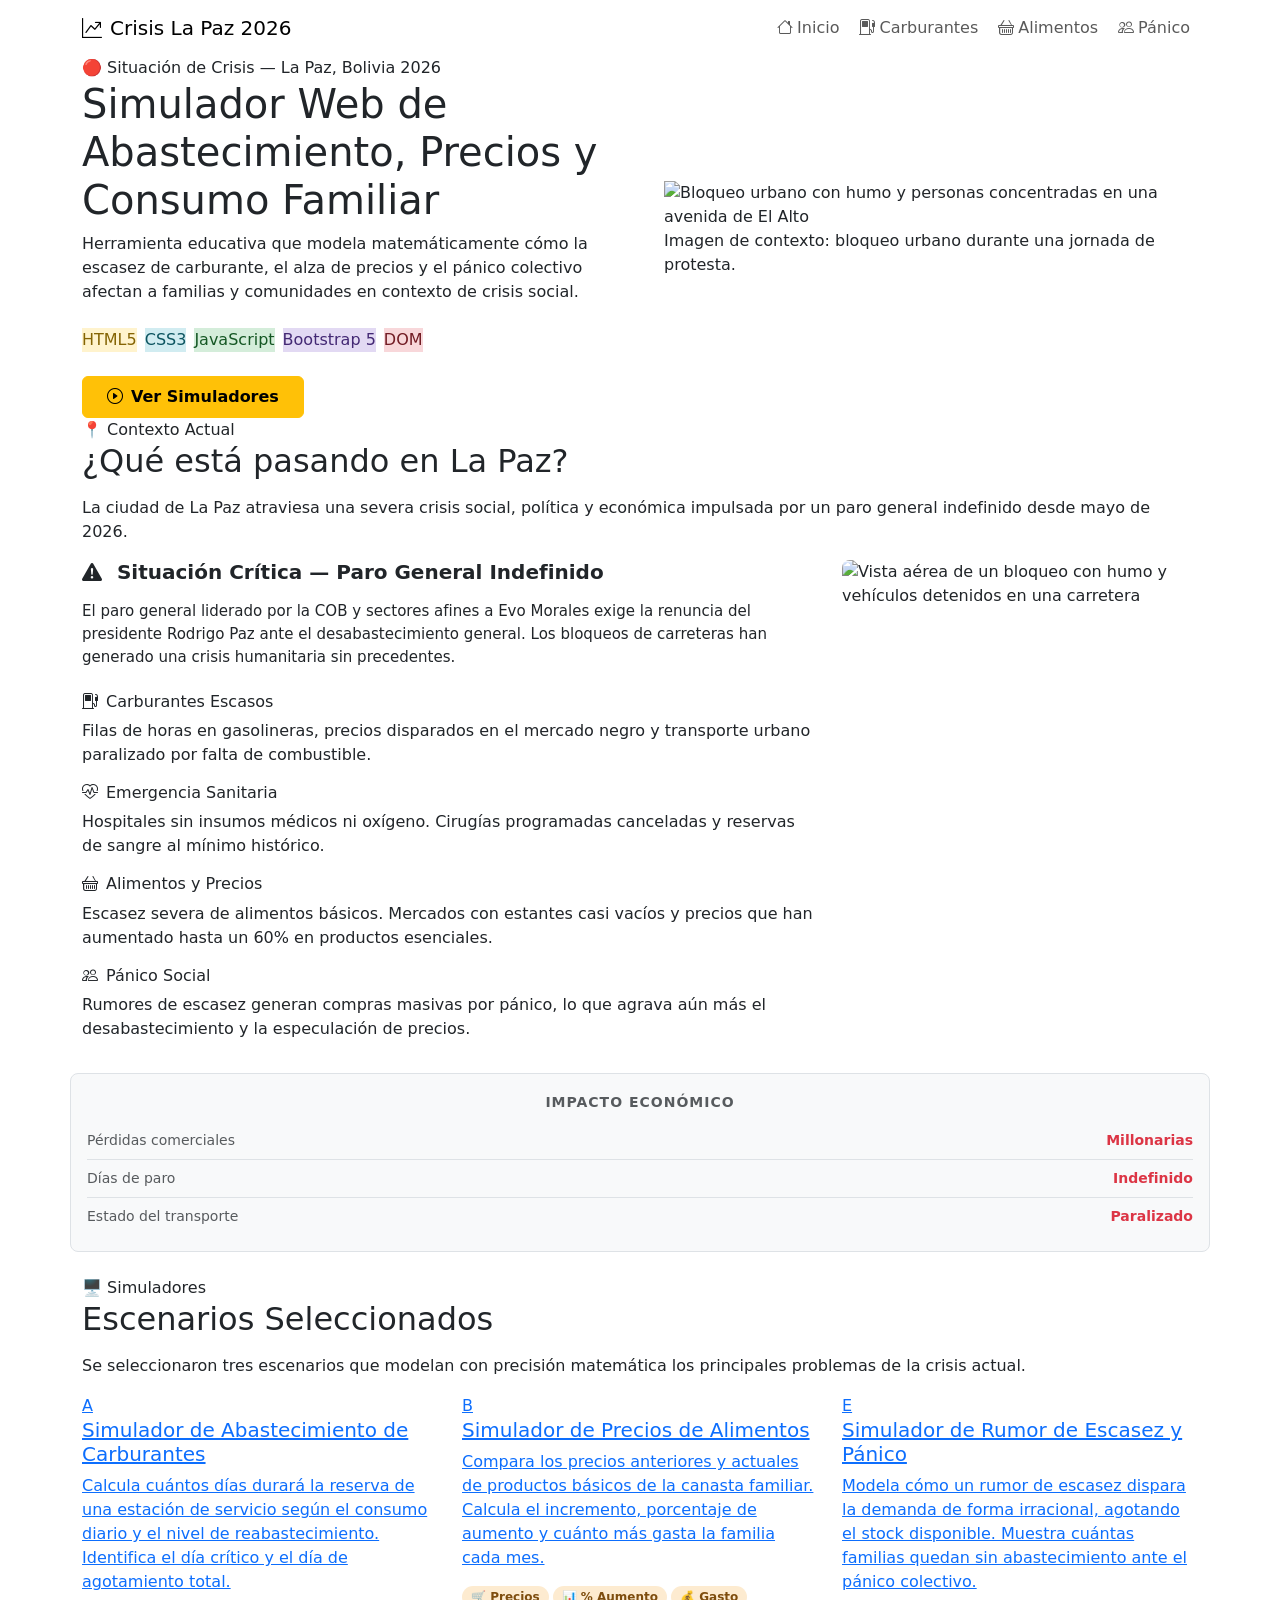
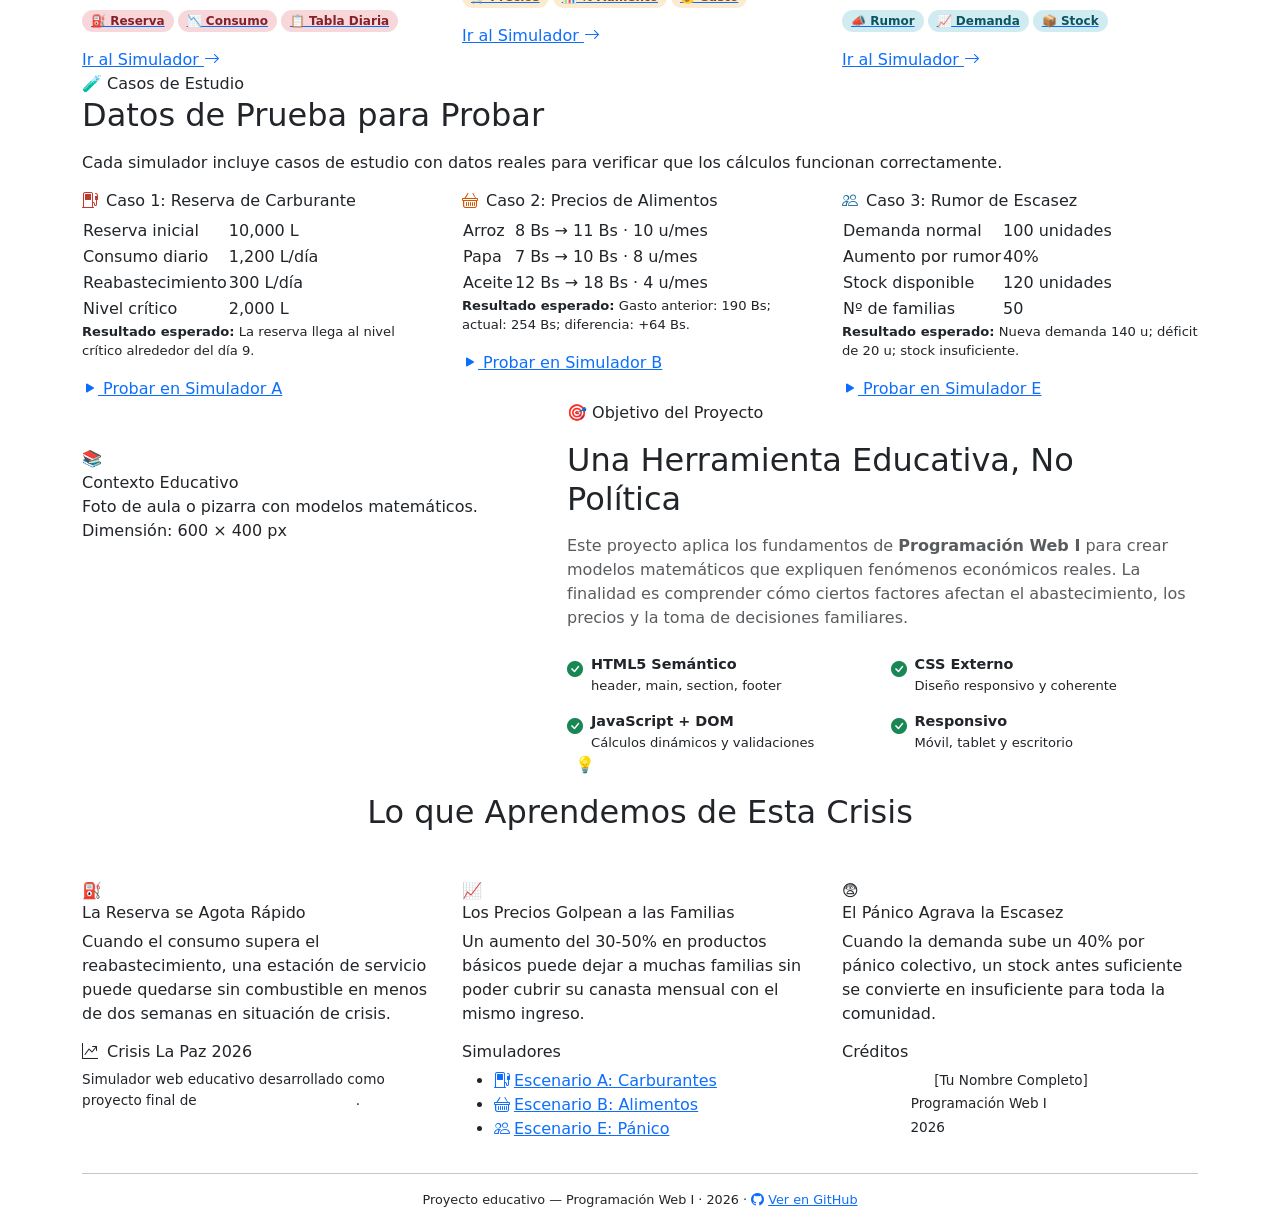
==== index.html @ 5c9698a2 "Add files via upload" ====
<!DOCTYPE html>
<html lang="es">
<head>
  <meta charset="UTF-8" />
  <meta name="viewport" content="width=device-width, initial-scale=1.0" />
  <title>Simulador de Crisis La Paz 2026 | Programación Web I</title>
  <meta name="description" content="Página web interactiva para simular problemas reales de abastecimiento, precios y pánico en el contexto de la crisis de La Paz 2026." />

  <!-- Google Fonts -->
  <link href="https://fonts.googleapis.com/css2?family=Playfair+Display:wght@400;600;700&family=Source+Sans+3:ital,wght@0,300;0,400;0,600;0,700;1,400&display=swap" rel="stylesheet" />
  <!-- Bootstrap 5.3 -->
  <link href="https://cdn.jsdelivr.net/npm/bootstrap@5.3.3/dist/css/bootstrap.min.css" rel="stylesheet" />
  <!-- Bootstrap Icons -->
  <link href="https://cdn.jsdelivr.net/npm/bootstrap-icons@1.11.3/font/bootstrap-icons.min.css" rel="stylesheet" />
  <!-- CSS personalizado -->
  <link rel="stylesheet" href="styles/estilos.css" />
</head>
<body>

  <!-- ===== BARRA DE BANDERA BOLIVIANA ===== -->
  <div class="flag-stripe"></div>

  <!-- ===== NAVEGACIÓN PRINCIPAL ===== -->
  <header>
    <nav class="navbar navbar-expand-lg navbar-crisis">
      <div class="container">
        <a class="navbar-brand" href="index.html">
          <i class="bi bi-graph-up-arrow me-2"></i>Crisis <span>La Paz</span> 2026
        </a>
        <button class="navbar-toggler" type="button"
          data-bs-toggle="collapse" data-bs-target="#navPrincipal"
          aria-controls="navPrincipal" aria-expanded="false" aria-label="Menú">
          <span class="navbar-toggler-icon"></span>
        </button>
        <div class="collapse navbar-collapse" id="navPrincipal">
          <ul class="navbar-nav ms-auto gap-1">
            <li class="nav-item">
              <a class="nav-link activo" href="index.html">
                <i class="bi bi-house me-1"></i>Inicio
              </a>
            </li>
            <li class="nav-item">
              <a class="nav-link" href="carburantes.html">
                <i class="bi bi-fuel-pump me-1"></i>Carburantes
              </a>
            </li>
            <li class="nav-item">
              <a class="nav-link" href="alimentos.html">
                <i class="bi bi-basket me-1"></i>Alimentos
              </a>
            </li>
            <li class="nav-item">
              <a class="nav-link" href="panico.html">
                <i class="bi bi-people me-1"></i>Pánico
              </a>
            </li>
          </ul>
        </div>
      </div>
    </nav>
  </header>

  <main>

    <!-- ===== HERO SECTION ===== -->
    <section id="inicio" class="hero-section">
      <div class="container">
        <div class="row align-items-center g-5">
          <div class="col-lg-6" data-bs-order="1">
            <div class="badge-alerta">🔴 Situación de Crisis — La Paz, Bolivia 2026</div>
            <h1 class="hero-title">
              Simulador Web de Abastecimiento, Precios y Consumo Familiar
            </h1>
            <p class="hero-subtitle mb-4">
              Herramienta educativa que modela matemáticamente cómo la escasez de carburante,
              el alza de precios y el pánico colectivo afectan a familias y comunidades en
              contexto de crisis social.
            </p>
            <div class="d-flex flex-wrap gap-2 mb-4">
              <span class="chip-tecnologia" style="background:#fff3cd; border-color:#ffc107; color:#856404;">HTML5</span>
              <span class="chip-tecnologia" style="background:#d1ecf1; border-color:#17a2b8; color:#0c5460;">CSS3</span>
              <span class="chip-tecnologia" style="background:#d4edda; border-color:#28a745; color:#155724;">JavaScript</span>
              <span class="chip-tecnologia" style="background:#e2d9f3; border-color:#6f42c1; color:#432874;">Bootstrap 5</span>
              <span class="chip-tecnologia" style="background:#f8d7da; border-color:#dc3545; color:#721c24;">DOM</span>
            </div>
            <a href="#simuladores" class="btn btn-warning fw-bold px-4 py-2">
              <i class="bi bi-play-circle me-2"></i>Ver Simuladores
            </a>
          </div>
          <div class="col-lg-6" data-bs-order="2">
            <figure class="imagen-destacada">
              <img src="img/bloqueo1.jpg" alt="Bloqueo urbano con humo y personas concentradas en una avenida de El Alto" />
              <figcaption>
                Imagen de contexto: bloqueo urbano durante una jornada de protesta.
              </figcaption>
            </figure>
          </div>
        </div>
      </div>
    </section>

    <!-- ===== CONTEXTO DE CRISIS ===== -->
    <section id="contexto" class="seccion-py bg-blanco">
      <div class="container">
        <div class="encabezado-seccion">
          <span class="etiqueta-seccion">📍 Contexto Actual</span>
          <h2>¿Qué está pasando en La Paz?</h2>
          <div class="divider peligro"></div>
          <p class="mt-3">
            La ciudad de La Paz atraviesa una severa crisis social, política y económica
            impulsada por un paro general indefinido desde mayo de 2026.
          </p>
        </div>

        <div class="row g-4 mb-4">
          <div class="col-lg-8">
            <div class="bloque-crisis mb-4">
              <h5 class="fw-bold mb-3">
                <i class="bi bi-exclamation-triangle-fill me-2"></i>
                Situación Crítica — Paro General Indefinido
              </h5>
              <p style="font-size:0.94rem;">
                El paro general liderado por la COB y sectores afines a Evo Morales exige
                la renuncia del presidente Rodrigo Paz ante el desabastecimiento general.
                Los bloqueos de carreteras han generado una crisis humanitaria sin precedentes.
              </p>
            </div>

            <div class="punto-crisis">
              <h6><i class="bi bi-fuel-pump me-2"></i>Carburantes Escasos</h6>
              <p>Filas de horas en gasolineras, precios disparados en el mercado negro y transporte urbano paralizado por falta de combustible.</p>
            </div>

            <div class="punto-crisis">
              <h6><i class="bi bi-heart-pulse me-2"></i>Emergencia Sanitaria</h6>
              <p>Hospitales sin insumos médicos ni oxígeno. Cirugías programadas canceladas y reservas de sangre al mínimo histórico.</p>
            </div>

            <div class="punto-crisis">
              <h6><i class="bi bi-basket me-2"></i>Alimentos y Precios</h6>
              <p>Escasez severa de alimentos básicos. Mercados con estantes casi vacíos y precios que han aumentado hasta un 60% en productos esenciales.</p>
            </div>

            <div class="punto-crisis">
              <h6><i class="bi bi-people me-2"></i>Pánico Social</h6>
              <p>Rumores de escasez generan compras masivas por pánico, lo que agrava aún más el desabastecimiento y la especulación de precios.</p>
            </div>
          </div>

          <div class="col-lg-4">
           <img src="img/bloqueo2.jpg" alt="Vista aérea de un bloqueo con humo y vehículos detenidos en una carretera" class="img-fluid rounded-3 mb-4" />
            </div>

            <div class="mt-3 p-3 bg-light border rounded-3">
              <div class="text-center mb-2">
                <small class="text-muted fw-bold text-uppercase" style="letter-spacing:1px;">Impacto Económico</small>
              </div>
              <div class="d-flex justify-content-between border-bottom py-2">
                <small class="text-muted">Pérdidas comerciales</small>
                <small class="fw-bold text-danger">Millonarias</small>
              </div>
              <div class="d-flex justify-content-between border-bottom py-2">
                <small class="text-muted">Días de paro</small>
                <small class="fw-bold text-danger">Indefinido</small>
              </div>
              <div class="d-flex justify-content-between py-2">
                <small class="text-muted">Estado del transporte</small>
                <small class="fw-bold text-danger">Paralizado</small>
              </div>
            </div>
          </div>
        </div>
      </div>
    </section>

    <!-- ===== SIMULADORES ===== -->
    <section id="simuladores" class="seccion-py bg-claro">
      <div class="container">
        <div class="encabezado-seccion">
          <span class="etiqueta-seccion">🖥️ Simuladores</span>
          <h2>Escenarios Seleccionados</h2>
          <div class="divider primario"></div>
          <p class="mt-3">
            Se seleccionaron tres escenarios que modelan con precisión matemática
            los principales problemas de la crisis actual.
          </p>
        </div>

        <div class="row g-4">
          <!-- Escenario A -->
          <div class="col-md-4">
            <a href="carburantes.html" class="card-escenario">
              <div class="cabecera-card fuel">
                <div class="letra-escenario">A</div>
                <h5>Simulador de Abastecimiento de Carburantes</h5>
              </div>
              <div class="cuerpo-card">
                <p>
                  Calcula cuántos días durará la reserva de una estación de servicio según
                  el consumo diario y el nivel de reabastecimiento. Identifica el día crítico
                  y el día de agotamiento total.
                </p>
                <div class="d-flex flex-wrap gap-1 mb-3">
                  <span style="font-size:0.75rem; background:#f8d7da; color:#842029; padding:2px 9px; border-radius:20px; font-weight:600;">⛽ Reserva</span>
                  <span style="font-size:0.75rem; background:#f8d7da; color:#842029; padding:2px 9px; border-radius:20px; font-weight:600;">📉 Consumo</span>
                  <span style="font-size:0.75rem; background:#f8d7da; color:#842029; padding:2px 9px; border-radius:20px; font-weight:600;">📋 Tabla Diaria</span>
                </div>
                <div class="btn-ver">Ir al Simulador <i class="bi bi-arrow-right"></i></div>
              </div>
            </a>
          </div>

          <!-- Escenario B -->
          <div class="col-md-4">
            <a href="alimentos.html" class="card-escenario">
              <div class="cabecera-card food">
                <div class="letra-escenario">B</div>
                <h5>Simulador de Precios de Alimentos</h5>
              </div>
              <div class="cuerpo-card">
                <p>
                  Compara los precios anteriores y actuales de productos básicos de la canasta
                  familiar. Calcula el incremento, porcentaje de aumento y cuánto más gasta
                  la familia cada mes.
                </p>
                <div class="d-flex flex-wrap gap-1 mb-3">
                  <span style="font-size:0.75rem; background:#fdebd0; color:#7e4d0e; padding:2px 9px; border-radius:20px; font-weight:600;">🛒 Precios</span>
                  <span style="font-size:0.75rem; background:#fdebd0; color:#7e4d0e; padding:2px 9px; border-radius:20px; font-weight:600;">📊 % Aumento</span>
                  <span style="font-size:0.75rem; background:#fdebd0; color:#7e4d0e; padding:2px 9px; border-radius:20px; font-weight:600;">💰 Gasto</span>
                </div>
                <div class="btn-ver">Ir al Simulador <i class="bi bi-arrow-right"></i></div>
              </div>
            </a>
          </div>

          <!-- Escenario E -->
          <div class="col-md-4">
            <a href="panico.html" class="card-escenario">
              <div class="cabecera-card panico">
                <div class="letra-escenario">E</div>
                <h5>Simulador de Rumor de Escasez y Pánico</h5>
              </div>
              <div class="cuerpo-card">
                <p>
                  Modela cómo un rumor de escasez dispara la demanda de forma irracional,
                  agotando el stock disponible. Muestra cuántas familias quedan sin
                  abastecimiento ante el pánico colectivo.
                </p>
                <div class="d-flex flex-wrap gap-1 mb-3">
                  <span style="font-size:0.75rem; background:#d1ecf1; color:#0c5460; padding:2px 9px; border-radius:20px; font-weight:600;">📣 Rumor</span>
                  <span style="font-size:0.75rem; background:#d1ecf1; color:#0c5460; padding:2px 9px; border-radius:20px; font-weight:600;">📈 Demanda</span>
                  <span style="font-size:0.75rem; background:#d1ecf1; color:#0c5460; padding:2px 9px; border-radius:20px; font-weight:600;">📦 Stock</span>
                </div>
                <div class="btn-ver">Ir al Simulador <i class="bi bi-arrow-right"></i></div>
              </div>
            </a>
          </div>
        </div>
      </div>
    </section>

    <!-- ===== CASOS DE ESTUDIO (RESUMEN) ===== -->
    <section id="casos-estudio" class="seccion-py bg-blanco">
      <div class="container">
        <div class="encabezado-seccion">
          <span class="etiqueta-seccion">🧪 Casos de Estudio</span>
          <h2>Datos de Prueba para Probar</h2>
          <div class="divider advertencia"></div>
          <p class="mt-3">
            Cada simulador incluye casos de estudio con datos reales para verificar
            que los cálculos funcionan correctamente.
          </p>
        </div>

        <div class="row g-4">
          <!-- Caso 1 -->
          <div class="col-md-4">
            <div class="tarjeta-caso">
              <h6><i class="bi bi-fuel-pump me-2" style="color:#c0392b;"></i>Caso 1: Reserva de Carburante</h6>
              <table class="tabla-caso">
                <tr><td>Reserva inicial</td><td>10,000 L</td></tr>
                <tr><td>Consumo diario</td><td>1,200 L/día</td></tr>
                <tr><td>Reabastecimiento</td><td>300 L/día</td></tr>
                <tr><td>Nivel crítico</td><td>2,000 L</td></tr>
              </table>
              <p style="font-size:0.82rem; color:var(--color-muted);">
                <strong>Resultado esperado:</strong> La reserva llega al nivel crítico alrededor del día 9.
              </p>
              <a href="carburantes.html" class="btn-caso">
                <i class="bi bi-play-fill"></i> Probar en Simulador A
              </a>
            </div>
          </div>

          <!-- Caso 2 -->
          <div class="col-md-4">
            <div class="tarjeta-caso">
              <h6><i class="bi bi-basket me-2" style="color:#d35400;"></i>Caso 2: Precios de Alimentos</h6>
              <table class="tabla-caso">
                <tr><td>Arroz</td><td>8 Bs → 11 Bs · 10 u/mes</td></tr>
                <tr><td>Papa</td><td>7 Bs → 10 Bs · 8 u/mes</td></tr>
                <tr><td>Aceite</td><td>12 Bs → 18 Bs · 4 u/mes</td></tr>
              </table>
              <p style="font-size:0.82rem; color:var(--color-muted);">
                <strong>Resultado esperado:</strong> Gasto anterior: 190 Bs; actual: 254 Bs; diferencia: +64 Bs.
              </p>
              <a href="alimentos.html" class="btn-caso">
                <i class="bi bi-play-fill"></i> Probar en Simulador B
              </a>
            </div>
          </div>

          <!-- Caso 3 -->
          <div class="col-md-4">
            <div class="tarjeta-caso">
              <h6><i class="bi bi-people me-2" style="color:#2471a3;"></i>Caso 3: Rumor de Escasez</h6>
              <table class="tabla-caso">
                <tr><td>Demanda normal</td><td>100 unidades</td></tr>
                <tr><td>Aumento por rumor</td><td>40%</td></tr>
                <tr><td>Stock disponible</td><td>120 unidades</td></tr>
                <tr><td>Nº de familias</td><td>50</td></tr>
              </table>
              <p style="font-size:0.82rem; color:var(--color-muted);">
                <strong>Resultado esperado:</strong> Nueva demanda 140 u; déficit de 20 u; stock insuficiente.
              </p>
              <a href="panico.html" class="btn-caso">
                <i class="bi bi-play-fill"></i> Probar en Simulador E
              </a>
            </div>
          </div>
        </div>
      </div>
    </section>

    <!-- ===== OBJETIVO EDUCATIVO ===== -->
    <section class="seccion-py bg-claro">
      <div class="container">
        <div class="row align-items-center g-5">
          <div class="col-lg-5">
            <!--
              ╔══════════════════════════════════════════════════════════╗
              ║  IMAGEN RECOMENDADA — OBJETIVO EDUCATIVO                ║
              ║  Foto de estudiantes trabajando con computadoras,      ║
              ║  o diagrama de modelos matemáticos sobre una pizarra.  ║
              ║  Resolución sugerida: 600 × 400 px                     ║
              ╚══════════════════════════════════════════════════════════╝
            -->
            <div class="img-placeholder" style="min-height:260px;">
              <div class="ph-icono">📚</div>
              <div class="ph-titulo">Contexto Educativo</div>
              <div class="ph-desc">Foto de aula o pizarra con modelos matemáticos.<br>Dimensión: 600 × 400 px</div>
            </div>
          </div>
          <div class="col-lg-7">
            <span class="etiqueta-seccion">🎯 Objetivo del Proyecto</span>
            <h2 class="mt-3 mb-3">Una Herramienta Educativa, No Política</h2>
            <p class="text-muted mb-4">
              Este proyecto aplica los fundamentos de <strong>Programación Web I</strong> para
              crear modelos matemáticos que expliquen fenómenos económicos reales.
              La finalidad es comprender cómo ciertos factores afectan el abastecimiento,
              los precios y la toma de decisiones familiares.
            </p>
            <div class="row g-3">
              <div class="col-6">
                <div class="d-flex align-items-start gap-2">
                  <i class="bi bi-check-circle-fill text-success mt-1"></i>
                  <div>
                    <div class="fw-bold" style="font-size:0.9rem;">HTML5 Semántico</div>
                    <div style="font-size:0.82rem; color:var(--color-muted);">header, main, section, footer</div>
                  </div>
                </div>
              </div>
              <div class="col-6">
                <div class="d-flex align-items-start gap-2">
                  <i class="bi bi-check-circle-fill text-success mt-1"></i>
                  <div>
                    <div class="fw-bold" style="font-size:0.9rem;">CSS Externo</div>
                    <div style="font-size:0.82rem; color:var(--color-muted);">Diseño responsivo y coherente</div>
                  </div>
                </div>
              </div>
              <div class="col-6">
                <div class="d-flex align-items-start gap-2">
                  <i class="bi bi-check-circle-fill text-success mt-1"></i>
                  <div>
                    <div class="fw-bold" style="font-size:0.9rem;">JavaScript + DOM</div>
                    <div style="font-size:0.82rem; color:var(--color-muted);">Cálculos dinámicos y validaciones</div>
                  </div>
                </div>
              </div>
              <div class="col-6">
                <div class="d-flex align-items-start gap-2">
                  <i class="bi bi-check-circle-fill text-success mt-1"></i>
                  <div>
                    <div class="fw-bold" style="font-size:0.9rem;">Responsivo</div>
                    <div style="font-size:0.82rem; color:var(--color-muted);">Móvil, tablet y escritorio</div>
                  </div>
                </div>
              </div>
            </div>
          </div>
        </div>
      </div>
    </section>

    <!-- ===== CONCLUSIONES ===== -->
    <section id="conclusiones" class="seccion-conclusiones">
      <div class="container">
        <div class="text-center mb-5">
          <span class="etiqueta-seccion" style="background:rgba(255,255,255,0.15); color:white;">💡 Conclusiones</span>
          <h2 class="mt-3 mb-3">Lo que Aprendemos de Esta Crisis</h2>
          <div class="divider" style="background:var(--bolivia-amarillo); margin:0 auto;"></div>
        </div>
        <div class="row g-4">
          <div class="col-md-4">
            <div class="item-conclusion">
              <div class="icono-conclusion">⛽</div>
              <h6>La Reserva se Agota Rápido</h6>
              <p>Cuando el consumo supera el reabastecimiento, una estación de servicio puede quedarse sin combustible en menos de dos semanas en situación de crisis.</p>
            </div>
          </div>
          <div class="col-md-4">
            <div class="item-conclusion">
              <div class="icono-conclusion">📈</div>
              <h6>Los Precios Golpean a las Familias</h6>
              <p>Un aumento del 30-50% en productos básicos puede dejar a muchas familias sin poder cubrir su canasta mensual con el mismo ingreso.</p>
            </div>
          </div>
          <div class="col-md-4">
            <div class="item-conclusion">
              <div class="icono-conclusion">😨</div>
              <h6>El Pánico Agrava la Escasez</h6>
              <p>Cuando la demanda sube un 40% por pánico colectivo, un stock antes suficiente se convierte en insuficiente para toda la comunidad.</p>
            </div>
          </div>
        </div>
      </div>
    </section>

  </main>

  <!-- ===== PIE DE PÁGINA ===== -->
  <footer class="pie-pagina">
    <div class="container">
      <div class="row g-4">
        <div class="col-md-4">
          <h6><i class="bi bi-graph-up-arrow me-1"></i> Crisis La Paz 2026</h6>
          <p class="mb-0" style="font-size:0.85rem;">
            Simulador web educativo desarrollado como proyecto final de
            <strong style="color:rgba(255,255,255,0.85);">Programación Web I</strong>.
          </p>
        </div>
        <div class="col-md-4">
          <h6>Simuladores</h6>
          <ul class="lista-footer">
            <li><a href="carburantes.html"><i class="bi bi-fuel-pump me-1"></i>Escenario A: Carburantes</a></li>
            <li><a href="alimentos.html"><i class="bi bi-basket me-1"></i>Escenario B: Alimentos</a></li>
            <li><a href="panico.html"><i class="bi bi-people me-1"></i>Escenario E: Pánico</a></li>
          </ul>
        </div>
        <div class="col-md-4">
          <h6>Créditos</h6>
          <p style="font-size:0.85rem; margin:0; line-height:1.7;">
            <strong style="color:rgba(255,255,255,0.9);">Estudiante:</strong> [Tu Nombre Completo]<br>
            <strong style="color:rgba(255,255,255,0.9);">Materia:</strong> Programación Web I<br>
            <strong style="color:rgba(255,255,255,0.9);">Gestión:</strong> 2026
          </p>
        </div>
      </div>
      <hr class="separador-footer" />
      <div class="text-center" style="font-size:0.8rem;">
        Proyecto educativo — Programación Web I · 2026 ·
        <a href="https://github.com/[tu-usuario]/proyecto-web-crisis" target="_blank">
          <i class="bi bi-github me-1"></i>Ver en GitHub
        </a>
      </div>
    </div>
  </footer>

  <!-- Bootstrap JS Bundle -->
  <script src="https://cdn.jsdelivr.net/npm/bootstrap@5.3.3/dist/js/bootstrap.bundle.min.js"></script>
</body>
</html>
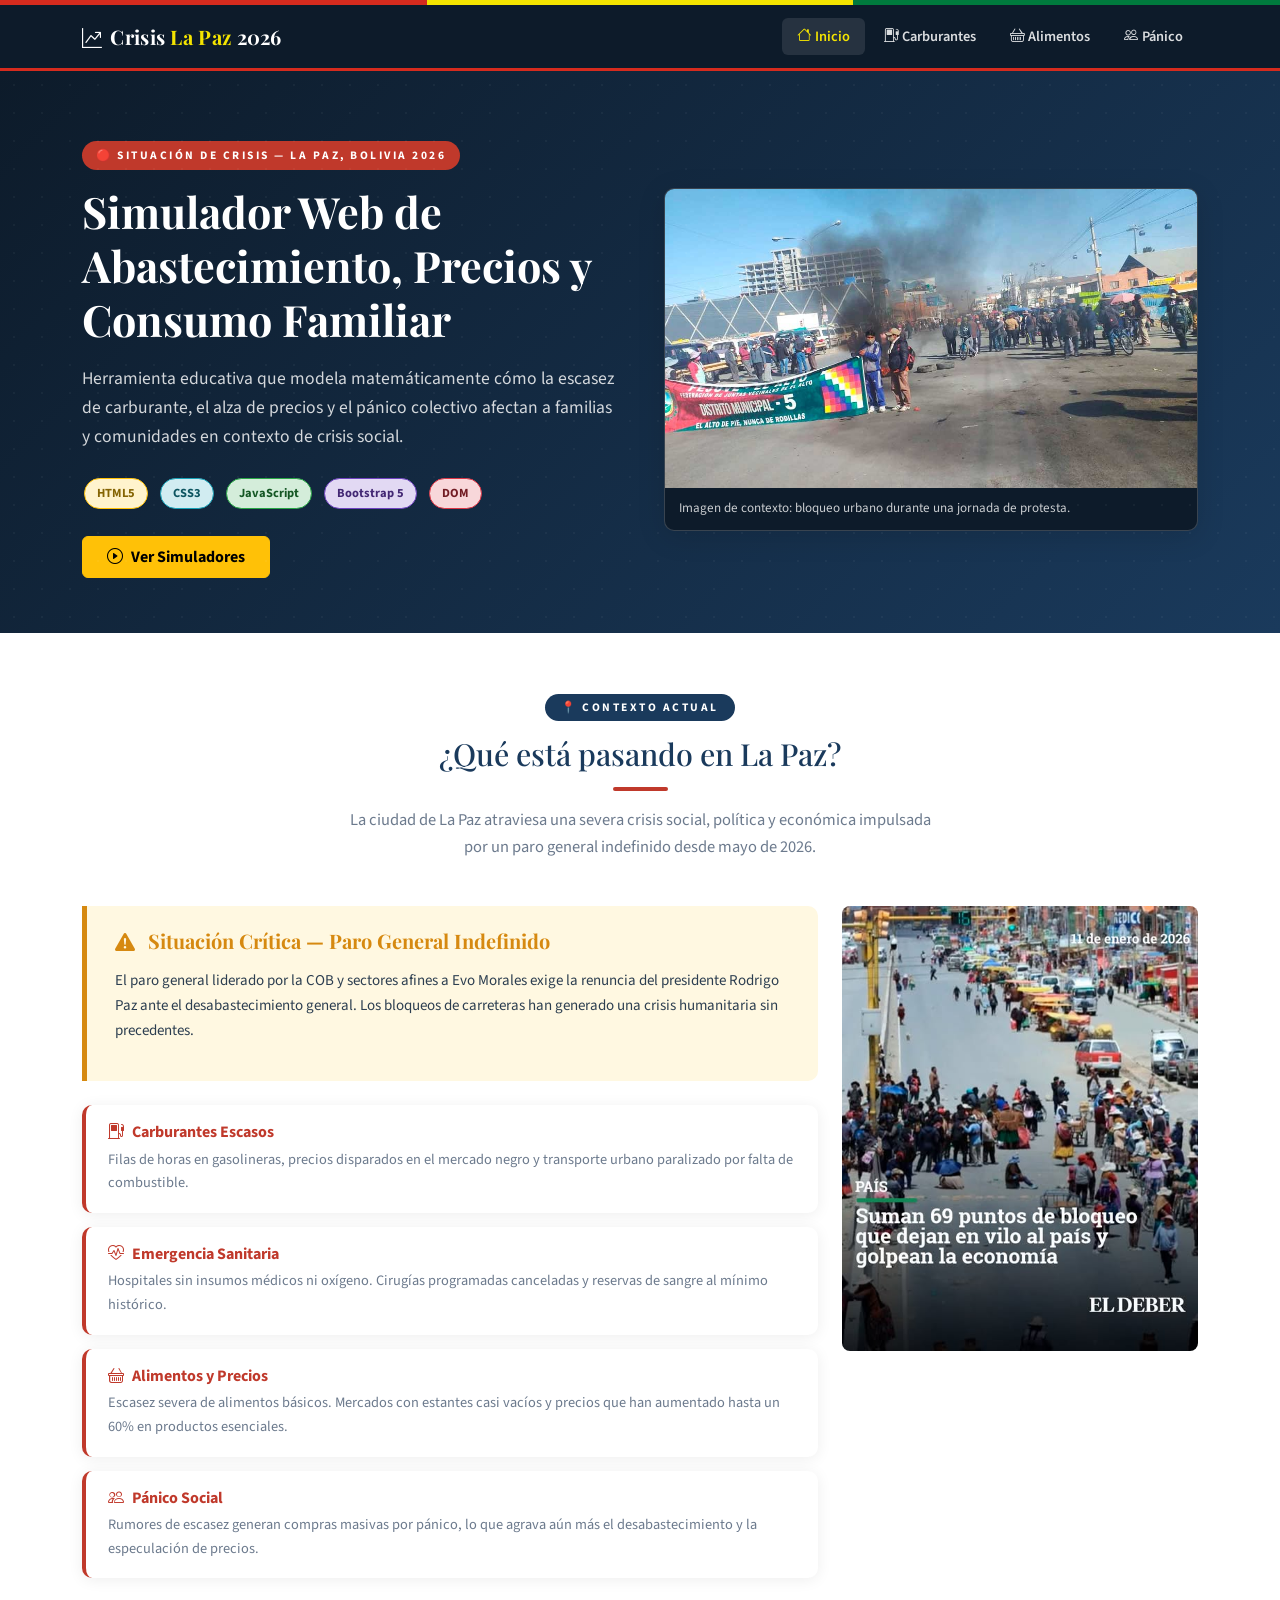
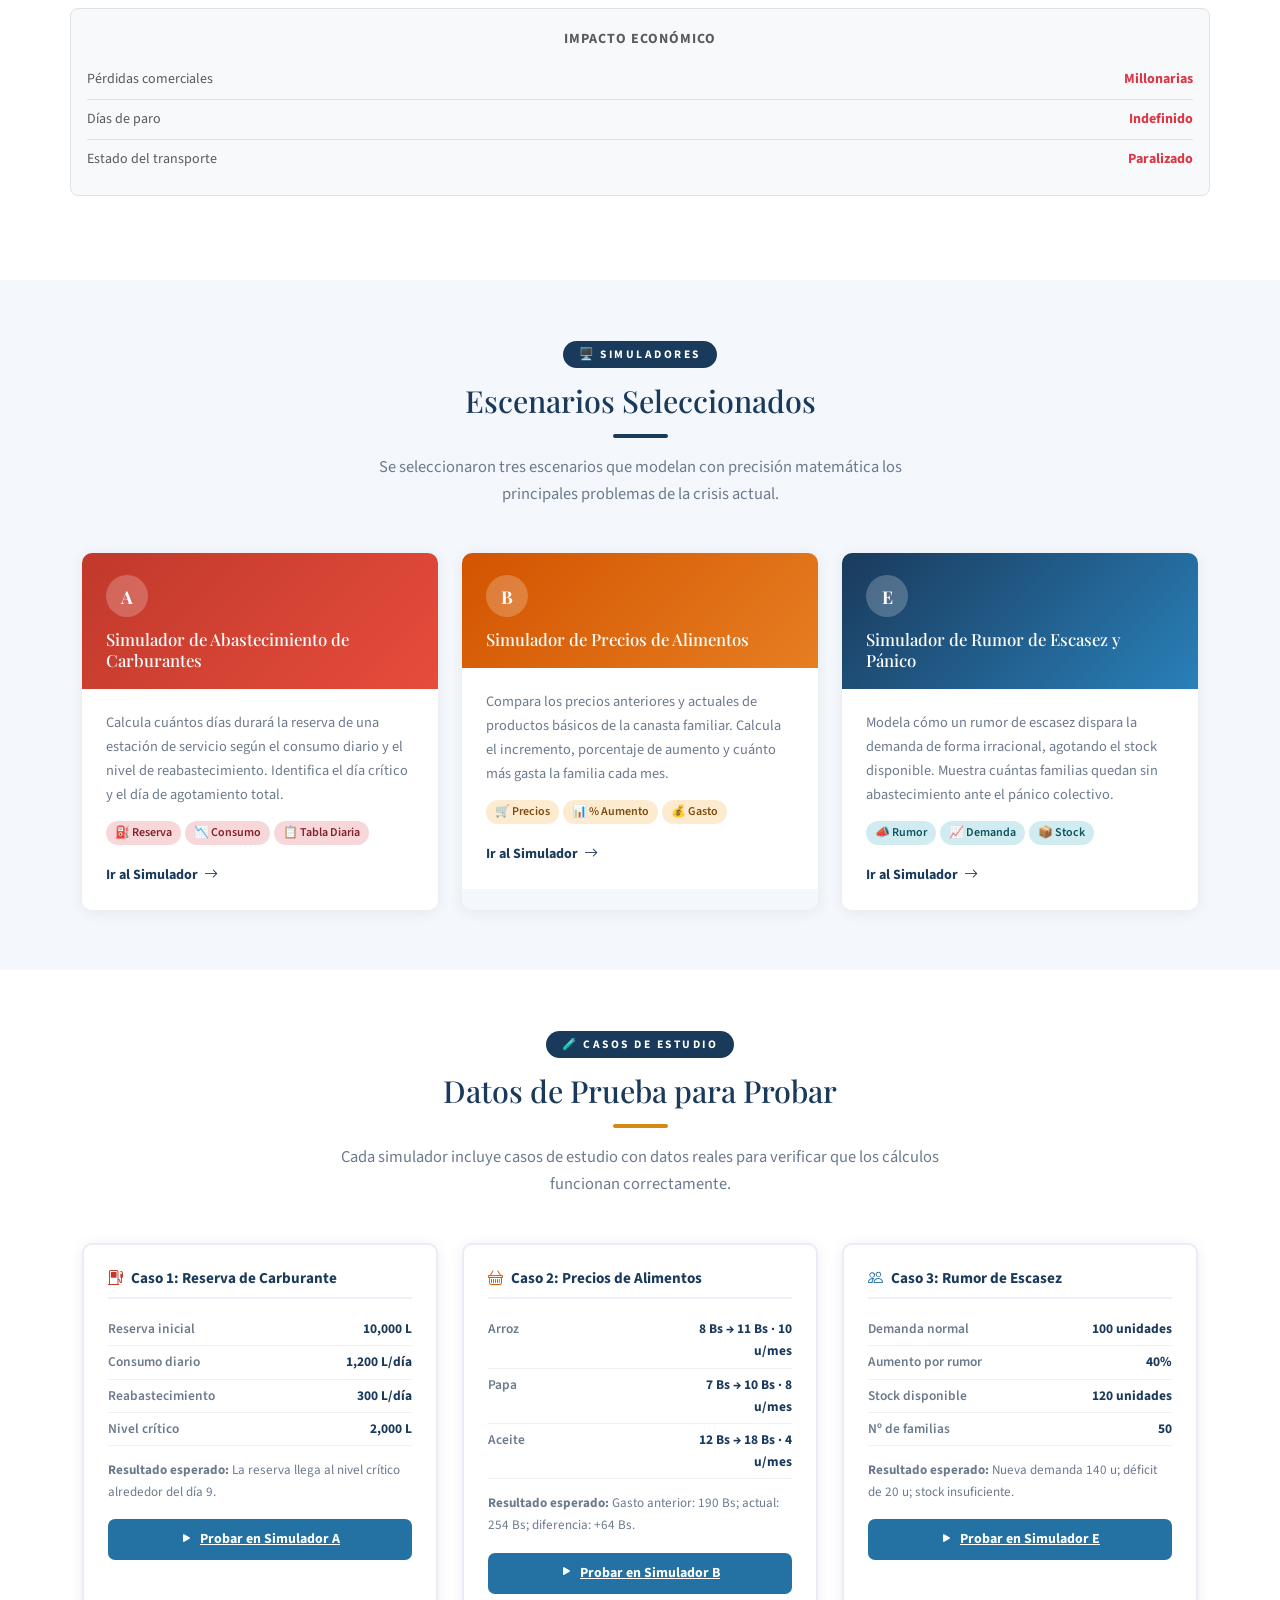
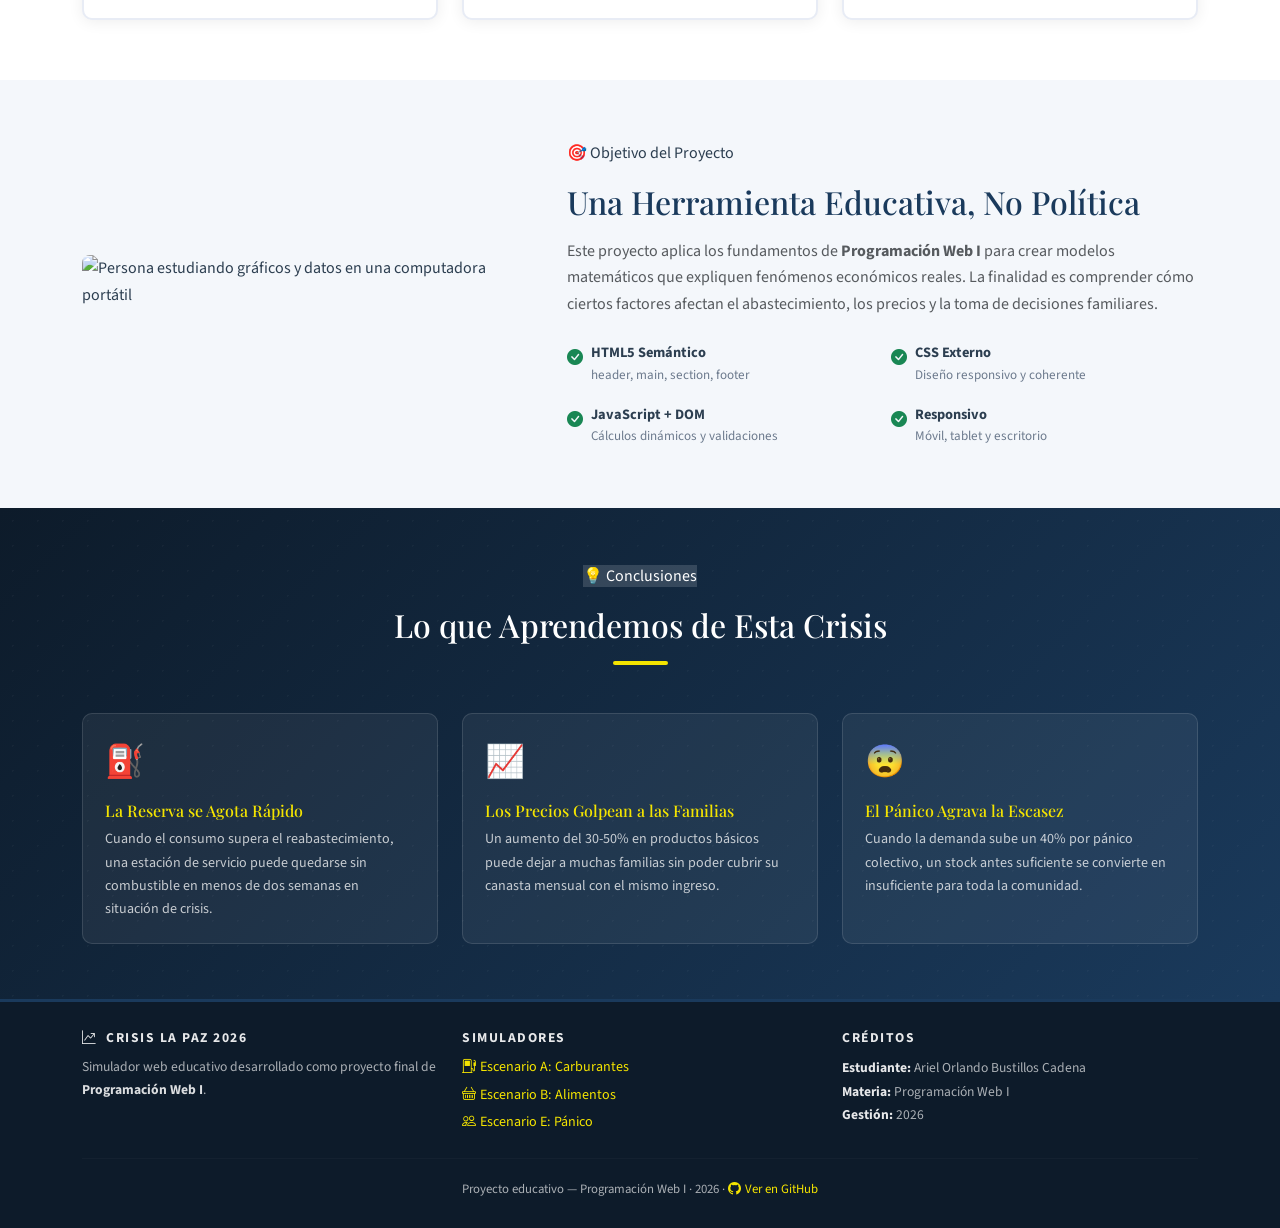
==== commit ce532d99: "Add files via upload" ====
--- a/index.html
+++ b/index.html
@@ -17,10 +17,7 @@
 </head>
 <body>
 
-  <!-- ===== BARRA DE BANDERA BOLIVIANA ===== -->
   <div class="flag-stripe"></div>
-
-  <!-- ===== NAVEGACIÓN PRINCIPAL ===== -->
   <header>
     <nav class="navbar navbar-expand-lg navbar-crisis">
       <div class="container">
@@ -61,8 +58,6 @@
   </header>
 
   <main>
-
-    <!-- ===== HERO SECTION ===== -->
     <section id="inicio" class="hero-section">
       <div class="container">
         <div class="row align-items-center g-5">
@@ -99,7 +94,6 @@
       </div>
     </section>
 
-    <!-- ===== CONTEXTO DE CRISIS ===== -->
     <section id="contexto" class="seccion-py bg-blanco">
       <div class="container">
         <div class="encabezado-seccion">
@@ -148,7 +142,7 @@
           </div>
 
           <div class="col-lg-4">
-           <img src="img/bloqueo2.jpg" alt="Vista aérea de un bloqueo con humo y vehículos detenidos en una carretera" class="img-fluid rounded-3 mb-4" />
+           <img src="./img/Bloqueo2.jpg" alt="Vista aérea de un bloqueo con humo y vehículos detenidos en una carretera" class="img-fluid rounded-3 mb-4" />
             </div>
 
             <div class="mt-3 p-3 bg-light border rounded-3">
@@ -173,7 +167,6 @@
       </div>
     </section>
 
-    <!-- ===== SIMULADORES ===== -->
     <section id="simuladores" class="seccion-py bg-claro">
       <div class="container">
         <div class="encabezado-seccion">
@@ -259,7 +252,6 @@
       </div>
     </section>
 
-    <!-- ===== CASOS DE ESTUDIO (RESUMEN) ===== -->
     <section id="casos-estudio" class="seccion-py bg-blanco">
       <div class="container">
         <div class="encabezado-seccion">
@@ -323,7 +315,7 @@
               <p style="font-size:0.82rem; color:var(--color-muted);">
                 <strong>Resultado esperado:</strong> Nueva demanda 140 u; déficit de 20 u; stock insuficiente.
               </p>
-              <a href="panico.html" class="btn-caso">
+              <a href="/panico.html" class="btn-caso">
                 <i class="bi bi-play-fill"></i> Probar en Simulador E
               </a>
             </div>
@@ -332,24 +324,11 @@
       </div>
     </section>
 
-    <!-- ===== OBJETIVO EDUCATIVO ===== -->
     <section class="seccion-py bg-claro">
       <div class="container">
         <div class="row align-items-center g-5">
           <div class="col-lg-5">
-            <!--
-              ╔══════════════════════════════════════════════════════════╗
-              ║  IMAGEN RECOMENDADA — OBJETIVO EDUCATIVO                ║
-              ║  Foto de estudiantes trabajando con computadoras,      ║
-              ║  o diagrama de modelos matemáticos sobre una pizarra.  ║
-              ║  Resolución sugerida: 600 × 400 px                     ║
-              ╚══════════════════════════════════════════════════════════╝
-            -->
-            <div class="img-placeholder" style="min-height:260px;">
-              <div class="ph-icono">📚</div>
-              <div class="ph-titulo">Contexto Educativo</div>
-              <div class="ph-desc">Foto de aula o pizarra con modelos matemáticos.<br>Dimensión: 600 × 400 px</div>
-            </div>
+            <img src="img/protest.jpg" alt="Persona estudiando gráficos y datos en una computadora portátil" class="img-fluid rounded-3 mb-4" />
           </div>
           <div class="col-lg-7">
             <span class="etiqueta-seccion">🎯 Objetivo del Proyecto</span>
@@ -403,7 +382,6 @@
       </div>
     </section>
 
-    <!-- ===== CONCLUSIONES ===== -->
     <section id="conclusiones" class="seccion-conclusiones">
       <div class="container">
         <div class="text-center mb-5">
@@ -439,7 +417,6 @@
 
   </main>
 
-  <!-- ===== PIE DE PÁGINA ===== -->
   <footer class="pie-pagina">
     <div class="container">
       <div class="row g-4">
@@ -461,7 +438,7 @@
         <div class="col-md-4">
           <h6>Créditos</h6>
           <p style="font-size:0.85rem; margin:0; line-height:1.7;">
-            <strong style="color:rgba(255,255,255,0.9);">Estudiante:</strong> [Tu Nombre Completo]<br>
+            <strong style="color:rgba(255,255,255,0.9);">Estudiante:</strong> Ariel Orlando Bustillos Cadena<br>
             <strong style="color:rgba(255,255,255,0.9);">Materia:</strong> Programación Web I<br>
             <strong style="color:rgba(255,255,255,0.9);">Gestión:</strong> 2026
           </p>
@@ -470,7 +447,7 @@
       <hr class="separador-footer" />
       <div class="text-center" style="font-size:0.8rem;">
         Proyecto educativo — Programación Web I · 2026 ·
-        <a href="https://github.com/[tu-usuario]/proyecto-web-crisis" target="_blank">
+        <a href="https://github.com/ariel805xd/SimuladoresProyectoFinal" target="_blank">
           <i class="bi bi-github me-1"></i>Ver en GitHub
         </a>
       </div>
--- a/styles/estilos.css
+++ b/styles/estilos.css
@@ -0,0 +1,897 @@
+/* ============================================================
+   SIMULADOR DE CRISIS BOLIVIANA — ESTILOS.CSS
+   Programación Web I | 2026
+   Escenarios: Carburantes · Alimentos · Pánico por Escasez
+   ============================================================ */
+
+/* === GOOGLE FONTS (importadas aquí para centralizar) === */
+@import url('https://fonts.googleapis.com/css2?family=Playfair+Display:wght@400;600;700&family=Source+Sans+3:ital,wght@0,300;0,400;0,600;0,700;1,400&display=swap');
+
+/* =========================================================
+   1. VARIABLES CSS (Design Tokens)
+   ========================================================= */
+:root {
+  /* Paleta principal */
+  --color-primario:    #1a3a5c;   /* Azul oscuro — barras, nav */
+  --color-peligro:     #c0392b;   /* Rojo — nivel crítico      */
+  --color-advertencia: #d68910;   /* Ámbar — advertencia       */
+  --color-normal:      #1a7c4f;   /* Verde — situación OK      */
+  --color-info:        #2471a3;   /* Azul — información        */
+
+  /* Colores de la bandera boliviana (acentos) */
+  --bolivia-rojo:      #D52B1E;
+  --bolivia-amarillo:  #F4E400;
+  --bolivia-verde:     #007A3D;
+
+  /* Fondos y neutros */
+  --bg-oscuro:   #0d1b2a;
+  --bg-claro:    #f4f7fb;
+  --bg-blanco:   #ffffff;
+  --color-texto: #2c3e50;
+  --color-muted: #6c7a8d;
+
+  /* Tipografía */
+  --font-titulo: 'Playfair Display', Georgia, serif;
+  --font-cuerpo: 'Source Sans 3', 'Segoe UI', sans-serif;
+
+  /* Utilidades */
+  --radio-borde: 10px;
+  --sombra-suave: 0 2px 15px rgba(0, 0, 0, 0.07);
+  --sombra-media: 0 6px 28px rgba(0, 0, 0, 0.13);
+  --transicion:   all 0.3s ease;
+}
+
+/* =========================================================
+   2. RESET Y BASE
+   ========================================================= */
+*, *::before, *::after { box-sizing: border-box; margin: 0; padding: 0; }
+
+body {
+  font-family: var(--font-cuerpo);
+  font-size: 16px;
+  color: var(--color-texto);
+  background-color: var(--bg-claro);
+  line-height: 1.65;
+  scroll-behavior: smooth;
+}
+
+h1, h2, h3, h4, h5 {
+  font-family: var(--font-titulo);
+  color: var(--color-primario);
+  line-height: 1.25;
+}
+
+a { color: var(--color-info); transition: var(--transicion); }
+a:hover { color: var(--color-primario); }
+img { max-width: 100%; height: auto; display: block; }
+
+/* =========================================================
+   3. BARRA DE BANDERA BOLIVIANA
+   ========================================================= */
+.flag-stripe {
+  height: 5px;
+  background: linear-gradient(
+    90deg,
+    var(--bolivia-rojo)     0%   33.33%,
+    var(--bolivia-amarillo) 33.33% 66.66%,
+    var(--bolivia-verde)    66.66% 100%
+  );
+}
+
+/* =========================================================
+   4. NAVEGACIÓN
+   ========================================================= */
+.navbar-crisis {
+  background: var(--bg-oscuro) !important;
+  border-bottom: 3px solid var(--bolivia-rojo);
+  padding: 10px 0;
+}
+
+.navbar-crisis .navbar-brand {
+  font-family: var(--font-titulo);
+  font-size: 1.25rem;
+  font-weight: 700;
+  color: #ffffff !important;
+  letter-spacing: 0.3px;
+}
+
+.navbar-crisis .navbar-brand span {
+  color: var(--bolivia-amarillo);
+}
+
+.navbar-crisis .nav-link {
+  color: rgba(255, 255, 255, 0.85) !important;
+  font-size: 0.9rem;
+  font-weight: 600;
+  padding: 7px 15px !important;
+  border-radius: 6px;
+  transition: var(--transicion);
+}
+
+.navbar-crisis .nav-link:hover,
+.navbar-crisis .nav-link.activo {
+  color: var(--bolivia-amarillo) !important;
+  background: rgba(255, 255, 255, 0.1);
+}
+
+.navbar-toggler { border-color: rgba(255,255,255,0.4); }
+.navbar-toggler-icon {
+  background-image: url("data:image/svg+xml,%3csvg xmlns='http://www.w3.org/2000/svg' viewBox='0 0 30 30'%3e%3cpath stroke='rgba%28255, 255, 255, 0.75%29' stroke-linecap='round' stroke-miterlimit='10' stroke-width='2' d='M4 7h22M4 15h22M4 23h22'/%3e%3c/svg%3e");
+}
+
+/* =========================================================
+   5. BREADCRUMB
+   ========================================================= */
+.breadcrumb-barra {
+  background: #ebeff5;
+  border-bottom: 1px solid #d9dfea;
+  padding: 8px 0;
+}
+
+.breadcrumb-barra .breadcrumb {
+  margin: 0;
+  font-size: 0.82rem;
+}
+
+.breadcrumb-barra .breadcrumb-item a {
+  color: var(--color-primario);
+  text-decoration: none;
+  font-weight: 600;
+}
+
+/* =========================================================
+   6. HERO SECTION (Inicio e índice)
+   ========================================================= */
+.hero-section {
+  background: linear-gradient(135deg, var(--bg-oscuro) 0%, #1a3a5c 100%);
+  color: white;
+  padding: 70px 0 55px;
+  position: relative;
+  overflow: hidden;
+}
+
+/* Patrón de puntos decorativos */
+.hero-section::before {
+  content: '';
+  position: absolute;
+  inset: 0;
+  background-image: radial-gradient(circle, rgba(255,255,255,0.04) 1px, transparent 1px);
+  background-size: 28px 28px;
+  pointer-events: none;
+}
+
+.badge-alerta {
+  display: inline-block;
+  background: var(--color-peligro);
+  color: white;
+  font-size: 0.72rem;
+  font-weight: 700;
+  letter-spacing: 2.5px;
+  text-transform: uppercase;
+  padding: 5px 14px;
+  border-radius: 30px;
+  margin-bottom: 14px;
+  animation: pulso-rojo 2s ease-in-out infinite;
+}
+
+@keyframes pulso-rojo {
+  0%, 100% { box-shadow: 0 0 0 0 rgba(192, 57, 43, 0.5); }
+  50%       { box-shadow: 0 0 0 12px rgba(192, 57, 43, 0); }
+}
+
+.hero-title {
+  font-family: var(--font-titulo);
+  font-size: 2.7rem;
+  font-weight: 700;
+  color: #ffffff;
+  margin-bottom: 18px;
+}
+
+.hero-subtitle {
+  font-size: 1.1rem;
+  color: rgba(255, 255, 255, 0.82);
+  max-width: 620px;
+}
+
+/* Hero de páginas interiores (más compacto) */
+.hero-pagina {
+  background: linear-gradient(135deg, var(--bg-oscuro) 0%, #1a3a5c 100%);
+  color: white;
+  padding: 45px 0 40px;
+  position: relative;
+}
+
+.hero-pagina::before {
+  content: '';
+  position: absolute;
+  inset: 0;
+  background-image: radial-gradient(circle, rgba(255,255,255,0.04) 1px, transparent 1px);
+  background-size: 28px 28px;
+  pointer-events: none;
+}
+
+.hero-pagina .escenario-letra {
+  width: 55px;
+  height: 55px;
+  border-radius: 50%;
+  display: flex;
+  align-items: center;
+  justify-content: center;
+  font-size: 1.6rem;
+  font-weight: 700;
+  font-family: var(--font-titulo);
+  margin-bottom: 15px;
+  flex-shrink: 0;
+}
+
+.hero-pagina h1 {
+  font-size: 2rem;
+  color: white;
+  margin-bottom: 10px;
+}
+
+.hero-pagina .subtitulo-pagina {
+  font-size: 1rem;
+  color: rgba(255, 255, 255, 0.8);
+  max-width: 650px;
+}
+
+/* =========================================================
+   7. PLACEHOLDERS DE IMAGEN
+   ========================================================= */
+.img-placeholder {
+  width: 100%;
+  background: linear-gradient(135deg, #dce3ed 0%, #c8d3e3 100%);
+  border: 2px dashed #99adc9;
+  border-radius: var(--radio-borde);
+  display: flex;
+  flex-direction: column;
+  align-items: center;
+  justify-content: center;
+  text-align: center;
+  padding: 30px 20px;
+  min-height: 220px;
+  color: #5d7290;
+  transition: var(--transicion);
+}
+
+.img-placeholder:hover { border-color: var(--color-primario); background: #d0d9e8; }
+
+.img-placeholder .ph-icono { font-size: 2.8rem; margin-bottom: 10px; opacity: 0.45; }
+.img-placeholder .ph-titulo {
+  font-size: 0.9rem;
+  font-weight: 700;
+  color: #3d5470;
+  margin-bottom: 5px;
+}
+.img-placeholder .ph-desc { font-size: 0.78rem; color: #6c7a8d; }
+
+.imagen-destacada {
+  margin: 0;
+  border-radius: var(--radio-borde);
+  overflow: hidden;
+  box-shadow: var(--sombra-media);
+  border: 1px solid rgba(255, 255, 255, 0.18);
+  background: #0d1b2a;
+}
+
+.imagen-destacada img {
+  width: 100%;
+  aspect-ratio: 16 / 9;
+  object-fit: cover;
+}
+
+.imagen-destacada figcaption {
+  color: rgba(255, 255, 255, 0.78);
+  font-size: 0.82rem;
+  padding: 10px 14px;
+  margin: 0;
+}
+
+/* =========================================================
+   8. ENCABEZADOS DE SECCIÓN
+   ========================================================= */
+.encabezado-seccion {
+  text-align: center;
+  margin-bottom: 45px;
+}
+
+.encabezado-seccion .etiqueta-seccion {
+  display: inline-block;
+  background: var(--color-primario);
+  color: white;
+  font-size: 0.72rem;
+  font-weight: 700;
+  letter-spacing: 2.5px;
+  text-transform: uppercase;
+  padding: 4px 16px;
+  border-radius: 30px;
+  margin-bottom: 14px;
+}
+
+.encabezado-seccion h2 { font-size: 1.9rem; margin-bottom: 14px; }
+
+.encabezado-seccion p {
+  font-size: 1.03rem;
+  color: var(--color-muted);
+  max-width: 600px;
+  margin: 0 auto;
+}
+
+/* =========================================================
+   9. TARJETAS DE ESCENARIO (index)
+   ========================================================= */
+.card-escenario {
+  border: none;
+  border-radius: var(--radio-borde);
+  box-shadow: var(--sombra-suave);
+  transition: var(--transicion);
+  overflow: hidden;
+  height: 100%;
+  text-decoration: none;
+  display: block;
+  color: inherit;
+}
+
+.card-escenario:hover {
+  transform: translateY(-6px);
+  box-shadow: var(--sombra-media);
+  color: inherit;
+  text-decoration: none;
+}
+
+.card-escenario .cabecera-card {
+  padding: 22px 24px 18px;
+}
+
+.card-escenario .cabecera-card.fuel   { background: linear-gradient(135deg, #c0392b, #e74c3c); }
+.card-escenario .cabecera-card.food   { background: linear-gradient(135deg, #d35400, #e67e22); }
+.card-escenario .cabecera-card.panico { background: linear-gradient(135deg, #1a3a5c, #2980b9); }
+
+.card-escenario .letra-escenario {
+  width: 42px;
+  height: 42px;
+  background: rgba(255,255,255,0.22);
+  color: white;
+  border-radius: 50%;
+  display: flex;
+  align-items: center;
+  justify-content: center;
+  font-weight: 700;
+  font-size: 1.1rem;
+  font-family: var(--font-titulo);
+  margin-bottom: 12px;
+}
+
+.card-escenario .cabecera-card h5 {
+  color: white;
+  font-size: 1.05rem;
+  margin: 0;
+}
+
+.card-escenario .cuerpo-card { padding: 22px 24px; background: white; }
+.card-escenario .cuerpo-card p { font-size: 0.9rem; color: var(--color-muted); margin-bottom: 15px; }
+
+.card-escenario .btn-ver {
+  display: inline-flex;
+  align-items: center;
+  gap: 6px;
+  font-size: 0.88rem;
+  font-weight: 700;
+  color: var(--color-primario);
+  text-decoration: none;
+  transition: var(--transicion);
+}
+
+.card-escenario .btn-ver:hover { gap: 10px; }
+
+/* =========================================================
+   10. CONTEXTO DE CRISIS (bloques de puntos)
+   ========================================================= */
+.bloque-crisis {
+  background: #fff8e1;
+  border-left: 5px solid var(--color-advertencia);
+  border-radius: 0 var(--radio-borde) var(--radio-borde) 0;
+  padding: 22px 28px;
+}
+
+.bloque-crisis h5 { color: var(--color-advertencia); }
+
+.punto-crisis {
+  background: white;
+  border-radius: var(--radio-borde);
+  padding: 18px 22px;
+  box-shadow: var(--sombra-suave);
+  border-left: 4px solid var(--color-peligro);
+  margin-bottom: 14px;
+  transition: var(--transicion);
+}
+
+.punto-crisis:hover { transform: translateX(5px); }
+.punto-crisis h6 { color: var(--color-peligro); font-weight: 700; margin-bottom: 5px; }
+.punto-crisis p { font-size: 0.9rem; color: var(--color-muted); margin: 0; }
+
+/* =========================================================
+   11. SECCIÓN SIMULADOR (formularios)
+   ========================================================= */
+.caja-simulador {
+  background: white;
+  border-radius: var(--radio-borde);
+  padding: 38px 42px;
+  box-shadow: var(--sombra-suave);
+  border: 1px solid #e8ecf5;
+}
+
+.form-label {
+  font-weight: 700;
+  font-size: 0.87rem;
+  color: var(--color-primario);
+  margin-bottom: 5px;
+  display: block;
+}
+
+.form-control, .form-select {
+  border: 2px solid #d8e0ef;
+  border-radius: 8px;
+  padding: 10px 14px;
+  font-size: 0.95rem;
+  font-family: var(--font-cuerpo);
+  transition: var(--transicion);
+  color: var(--color-texto);
+}
+
+.form-control:focus, .form-select:focus {
+  border-color: var(--color-primario);
+  box-shadow: 0 0 0 3px rgba(26, 58, 92, 0.15);
+  outline: none;
+}
+
+.form-control.is-invalid { border-color: var(--color-peligro); }
+.invalid-feedback { font-size: 0.8rem; color: var(--color-peligro); }
+
+.form-text { font-size: 0.8rem; color: var(--color-muted); }
+
+/* Botones principales */
+.btn-calcular {
+  background: var(--color-primario);
+  color: white !important;
+  border: none;
+  border-radius: 8px;
+  padding: 12px 36px;
+  font-size: 0.97rem;
+  font-weight: 700;
+  cursor: pointer;
+  transition: var(--transicion);
+  letter-spacing: 0.3px;
+}
+
+.btn-calcular:hover {
+  background: #0d2844;
+  transform: translateY(-2px);
+  box-shadow: 0 6px 18px rgba(26, 58, 92, 0.35);
+}
+
+.btn-limpiar {
+  background: transparent;
+  color: var(--color-muted) !important;
+  border: 2px solid #c8d4e3;
+  border-radius: 8px;
+  padding: 10px 26px;
+  font-size: 0.97rem;
+  font-weight: 700;
+  cursor: pointer;
+  transition: var(--transicion);
+}
+
+.btn-limpiar:hover {
+  background: #edf0f6;
+  color: var(--color-texto) !important;
+  border-color: #99adc9;
+}
+
+/* =========================================================
+   12. SECCIÓN DE RESULTADOS
+   ========================================================= */
+.caja-resultados {
+  background: white;
+  border-radius: var(--radio-borde);
+  padding: 35px 40px;
+  box-shadow: var(--sombra-suave);
+  border: 1px solid #e8ecf5;
+  margin-top: 28px;
+  display: none;        /* oculto por defecto, JS lo muestra */
+}
+
+.caja-resultados.visible {
+  display: block;
+  animation: aparece 0.45s ease forwards;
+}
+
+@keyframes aparece {
+  from { opacity: 0; transform: translateY(18px); }
+  to   { opacity: 1; transform: translateY(0); }
+}
+
+/* Tarjetas métricas */
+.tarjeta-metrica {
+  border-radius: var(--radio-borde);
+  padding: 22px 18px;
+  text-align: center;
+  margin-bottom: 18px;
+  border: 2px solid transparent;
+  transition: var(--transicion);
+}
+
+.tarjeta-metrica:hover { transform: translateY(-3px); }
+
+.tarjeta-metrica.normal      { background: #eafaf1; border-color: var(--color-normal); }
+.tarjeta-metrica.advertencia { background: #fef9e7; border-color: var(--color-advertencia); }
+.tarjeta-metrica.critico     { background: #fdedec; border-color: var(--color-peligro); }
+.tarjeta-metrica.info        { background: #eaf4fb; border-color: var(--color-info); }
+
+.tarjeta-metrica .valor {
+  font-family: var(--font-titulo);
+  font-size: 2.1rem;
+  font-weight: 700;
+  line-height: 1;
+  margin-bottom: 6px;
+}
+
+.tarjeta-metrica.normal      .valor { color: var(--color-normal); }
+.tarjeta-metrica.advertencia .valor { color: var(--color-advertencia); }
+.tarjeta-metrica.critico     .valor { color: var(--color-peligro); }
+.tarjeta-metrica.info        .valor { color: var(--color-info); }
+
+.tarjeta-metrica .etiqueta {
+  font-size: 0.78rem;
+  font-weight: 700;
+  text-transform: uppercase;
+  letter-spacing: 1px;
+  color: var(--color-muted);
+}
+
+/* Alertas de resultado */
+.alerta-resultado {
+  border-radius: var(--radio-borde);
+  padding: 18px 22px;
+  margin: 20px 0;
+  display: flex;
+  align-items: flex-start;
+  gap: 14px;
+}
+
+.alerta-resultado.normal      { background: #eafaf1; border-left: 5px solid var(--color-normal); }
+.alerta-resultado.advertencia { background: #fef9e7; border-left: 5px solid var(--color-advertencia); }
+.alerta-resultado.critico     { background: #fdedec; border-left: 5px solid var(--color-peligro); }
+.alerta-resultado.info        { background: #eaf4fb; border-left: 5px solid var(--color-info); }
+
+.alerta-resultado .icono-alerta { font-size: 1.7rem; flex-shrink: 0; }
+.alerta-resultado .texto-alerta .titulo { font-weight: 700; font-size: 0.95rem; margin-bottom: 4px; }
+.alerta-resultado .texto-alerta p { font-size: 0.9rem; color: var(--color-texto); margin: 0; }
+
+/* =========================================================
+   13. TABLAS DE RESULTADOS
+   ========================================================= */
+.tabla-resultado {
+  width: 100%;
+  border-collapse: collapse;
+  border-radius: var(--radio-borde);
+  overflow: hidden;
+  box-shadow: var(--sombra-suave);
+}
+
+.tabla-resultado thead th {
+  background: var(--color-primario);
+  color: white;
+  padding: 13px 16px;
+  font-size: 0.8rem;
+  font-weight: 700;
+  text-transform: uppercase;
+  letter-spacing: 0.5px;
+  white-space: nowrap;
+}
+
+.tabla-resultado tbody td {
+  padding: 11px 16px;
+  border-bottom: 1px solid #eef1f7;
+  font-size: 0.88rem;
+}
+
+.tabla-resultado tbody tr:hover { background: #f4f7fb; }
+.tabla-resultado tbody tr:last-child td { border-bottom: none; }
+
+/* Clases de estado para filas */
+.fila-normal      { background: #f0fbf6 !important; }
+.fila-advertencia { background: #fef9e7 !important; }
+.fila-critico     { background: #fdedec !important; }
+
+/* Badges de estado */
+.badge-estado {
+  display: inline-block;
+  padding: 3px 12px;
+  border-radius: 20px;
+  font-size: 0.75rem;
+  font-weight: 700;
+  text-transform: uppercase;
+  letter-spacing: 0.5px;
+}
+
+.badge-normal      { background: #d5f5e3; color: #1a7c4f; }
+.badge-advertencia { background: #fdebd0; color: #d68910; }
+.badge-critico     { background: #fadbd8; color: #c0392b; }
+
+/* =========================================================
+   14. BARRAS VISUALES (Escenario Pánico)
+   ========================================================= */
+.barra-contenedor {
+  background: #eef1f7;
+  border-radius: 8px;
+  height: 34px;
+  overflow: hidden;
+  position: relative;
+}
+
+.barra-relleno {
+  height: 100%;
+  border-radius: 8px;
+  display: flex;
+  align-items: center;
+  justify-content: flex-end;
+  padding: 0 12px;
+  font-size: 0.82rem;
+  font-weight: 700;
+  color: white;
+  transition: width 0.9s cubic-bezier(0.4, 0, 0.2, 1);
+  min-width: 40px;
+}
+
+.barra-normal  { background: linear-gradient(90deg, #27ae60, #2ecc71); }
+.barra-nueva   { background: linear-gradient(90deg, #e67e22, #f39c12); }
+.barra-stock   { background: linear-gradient(90deg, #2471a3, #3498db); }
+.barra-critica { background: linear-gradient(90deg, #c0392b, #e74c3c); }
+
+/* =========================================================
+   15. GESTIÓN DE PRODUCTOS (Escenario Alimentos)
+   ========================================================= */
+.producto-item {
+  background: #f4f7fb;
+  border: 1px solid #d8e0ef;
+  border-radius: 8px;
+  padding: 14px 18px;
+  margin-bottom: 10px;
+  display: flex;
+  align-items: center;
+  gap: 12px;
+  transition: var(--transicion);
+}
+
+.producto-item:hover { border-color: var(--color-primario); background: #edf1fb; }
+
+.producto-item .nombre-producto { font-weight: 700; color: var(--color-primario); font-size: 0.95rem; }
+.producto-item .detalle-producto { font-size: 0.82rem; color: var(--color-muted); }
+
+.btn-eliminar-producto {
+  background: none;
+  border: none;
+  color: var(--color-peligro);
+  cursor: pointer;
+  font-size: 1.1rem;
+  padding: 4px 8px;
+  border-radius: 6px;
+  margin-left: auto;
+  flex-shrink: 0;
+  transition: var(--transicion);
+}
+
+.btn-eliminar-producto:hover { background: #fadbd8; }
+
+/* =========================================================
+   16. CASOS DE ESTUDIO
+   ========================================================= */
+.seccion-casos {
+  background: #f4f7fb;
+  border-radius: var(--radio-borde);
+  padding: 35px 38px;
+}
+
+.tarjeta-caso {
+  background: white;
+  border-radius: var(--radio-borde);
+  padding: 24px;
+  box-shadow: var(--sombra-suave);
+  border: 2px solid #e8ecf5;
+  transition: var(--transicion);
+  height: 100%;
+}
+
+.tarjeta-caso:hover { border-color: var(--color-primario); }
+
+.tarjeta-caso h6 {
+  color: var(--color-primario);
+  font-weight: 700;
+  margin-bottom: 14px;
+  padding-bottom: 10px;
+  border-bottom: 2px solid #eef1f7;
+  font-size: 0.95rem;
+}
+
+.tabla-caso {
+  width: 100%;
+  font-size: 0.84rem;
+  margin-bottom: 14px;
+  border-collapse: collapse;
+}
+
+.tabla-caso td {
+  padding: 5px 0;
+  border-bottom: 1px solid #eef1f7;
+  vertical-align: top;
+}
+
+.tabla-caso td:first-child {
+  color: var(--color-muted);
+  font-weight: 600;
+  width: 60%;
+  padding-right: 10px;
+}
+
+.tabla-caso td:last-child {
+  font-weight: 700;
+  color: var(--color-primario);
+  text-align: right;
+}
+
+.btn-caso {
+  width: 100%;
+  background: var(--color-info);
+  color: white;
+  border: none;
+  border-radius: 7px;
+  padding: 9px;
+  font-size: 0.87rem;
+  font-weight: 700;
+  cursor: pointer;
+  transition: var(--transicion);
+  display: flex;
+  align-items: center;
+  justify-content: center;
+  gap: 6px;
+}
+
+.btn-caso:hover { background: #1a5c84; transform: translateY(-1px); }
+
+/* =========================================================
+   17. SECCIÓN CONCLUSIONES
+   ========================================================= */
+.seccion-conclusiones {
+  background: linear-gradient(135deg, var(--bg-oscuro) 0%, #1a3a5c 100%);
+  padding: 55px 0;
+  position: relative;
+}
+
+.seccion-conclusiones::before {
+  content: '';
+  position: absolute;
+  inset: 0;
+  background-image: radial-gradient(circle, rgba(255,255,255,0.03) 1px, transparent 1px);
+  background-size: 25px 25px;
+}
+
+.seccion-conclusiones h2 { color: white; font-family: var(--font-titulo); }
+.seccion-conclusiones p  { color: rgba(255, 255, 255, 0.8); }
+
+.item-conclusion {
+  background: rgba(255, 255, 255, 0.06);
+  border: 1px solid rgba(255, 255, 255, 0.12);
+  border-radius: var(--radio-borde);
+  padding: 22px;
+  height: 100%;
+  transition: var(--transicion);
+}
+
+.item-conclusion:hover { background: rgba(255, 255, 255, 0.1); }
+.item-conclusion .icono-conclusion { font-size: 2rem; margin-bottom: 12px; }
+.item-conclusion h6 { color: var(--bolivia-amarillo); font-family: var(--font-titulo); font-size: 1rem; margin-bottom: 8px; }
+.item-conclusion p  { color: rgba(255,255,255,0.75); font-size: 0.88rem; margin: 0; }
+
+/* =========================================================
+   18. PIE DE PÁGINA
+   ========================================================= */
+footer.pie-pagina {
+  background: var(--bg-oscuro);
+  color: rgba(255, 255, 255, 0.65);
+  padding: 28px 0;
+  font-size: 0.88rem;
+  border-top: 3px solid #1a3a5c;
+}
+
+footer.pie-pagina h6 {
+  color: rgba(255, 255, 255, 0.9);
+  font-family: var(--font-cuerpo);
+  font-weight: 700;
+  font-size: 0.85rem;
+  text-transform: uppercase;
+  letter-spacing: 1.5px;
+  margin-bottom: 10px;
+}
+
+footer.pie-pagina a { color: var(--bolivia-amarillo); text-decoration: none; }
+footer.pie-pagina a:hover { color: white; }
+
+.lista-footer { list-style: none; padding: 0; margin: 0; }
+.lista-footer li { margin-bottom: 4px; }
+
+.separador-footer {
+  border: none;
+  border-top: 1px solid rgba(255,255,255,0.1);
+  margin: 20px 0;
+}
+
+/* =========================================================
+   19. UTILIDADES GENERALES
+   ========================================================= */
+.seccion-py { padding: 60px 0; }
+.seccion-py-sm { padding: 40px 0; }
+.bg-blanco { background: white; }
+.bg-claro  { background: var(--bg-claro); }
+
+.divider {
+  height: 4px;
+  border-radius: 2px;
+  width: 55px;
+  margin: 12px auto 0;
+}
+
+.divider.primario    { background: var(--color-primario); }
+.divider.peligro     { background: var(--color-peligro); }
+.divider.advertencia { background: var(--color-advertencia); }
+
+.chip-tecnologia {
+  display: inline-block;
+  background: #edf1fb;
+  color: var(--color-primario);
+  font-size: 0.78rem;
+  font-weight: 700;
+  padding: 4px 12px;
+  border-radius: 20px;
+  margin: 3px 2px;
+  border: 1px solid #c8d4e8;
+}
+
+/* =========================================================
+   20. DISEÑO RESPONSIVO
+   ========================================================= */
+@media (max-width: 991px) {
+  .caja-simulador  { padding: 28px 24px; }
+  .caja-resultados { padding: 28px 24px; }
+  .seccion-casos   { padding: 28px 24px; }
+}
+
+@media (max-width: 768px) {
+  .hero-title  { font-size: 1.85rem; }
+  .hero-pagina h1 { font-size: 1.5rem; }
+
+  .caja-simulador  { padding: 22px 16px; }
+  .caja-resultados { padding: 22px 16px; }
+
+  .tarjeta-metrica .valor { font-size: 1.65rem; }
+
+  .tabla-resultado {
+    font-size: 0.82rem;
+  }
+
+  .tabla-resultado thead th,
+  .tabla-resultado tbody td {
+    padding: 9px 10px;
+  }
+
+  .btn-calcular, .btn-limpiar { width: 100%; text-align: center; }
+  .d-flex.gap-3.flex-wrap { flex-direction: column; }
+}
+
+@media (max-width: 576px) {
+  .hero-title  { font-size: 1.45rem; }
+  .encabezado-seccion h2 { font-size: 1.5rem; }
+  .seccion-py  { padding: 40px 0; }
+  .seccion-casos   { padding: 18px 14px; }
+}
